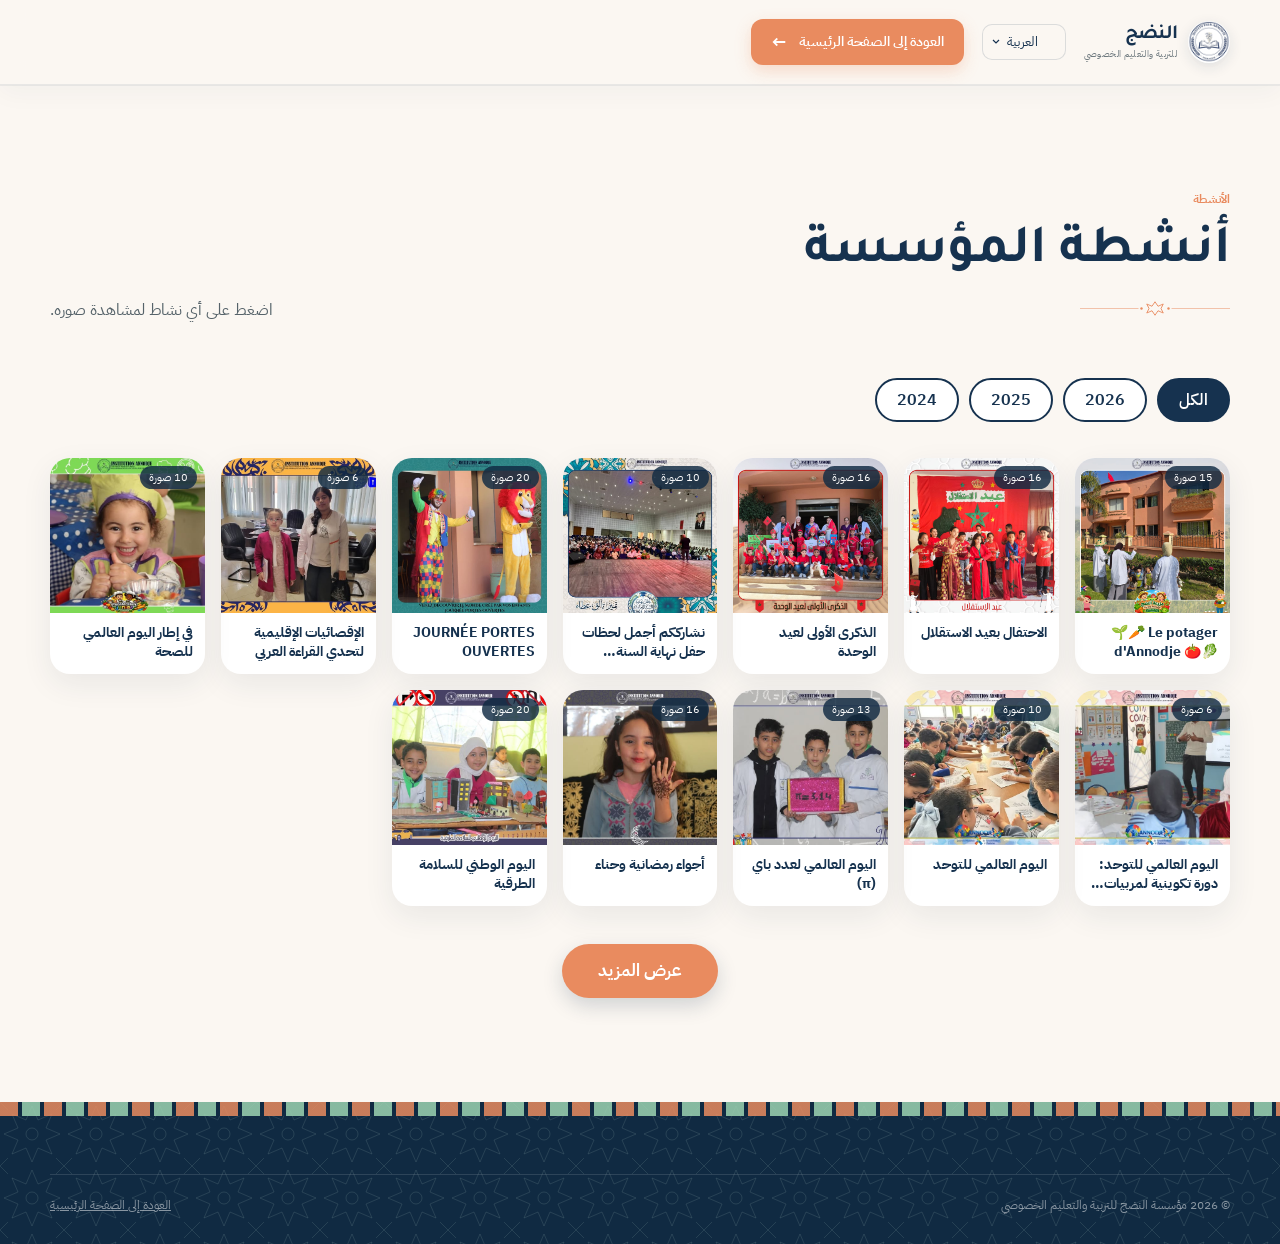
==== activities.html @ 96b236aa "Update polish.css version in activities.html" ====
<!doctype html>
<html lang="ar" dir="rtl">
  <head>
    <meta charset="UTF-8" />
    <meta name="viewport" content="width=device-width, initial-scale=1.0" />
    <meta name="theme-color" content="#16324f" />
    <meta name="description" content="جميع أنشطة مؤسسة النضج بالصور." />
    <title>أنشطة المؤسسة | مؤسسة النضج</title>
    <link rel="preconnect" href="https://fonts.googleapis.com" />
    <link rel="preconnect" href="https://fonts.gstatic.com" crossorigin />
    <link href="https://fonts.googleapis.com/css2?family=IBM+Plex+Sans+Arabic:wght@400;500;600;700&family=Tajawal:wght@400;500;700;800&display=swap" rel="stylesheet" />
    <link rel="stylesheet" href="/styles.css?v=9" />
    <link rel="stylesheet" href="/polish.css?v=6" />
  </head>
  <body>
    <header class="site-header" id="top">
      <div class="container nav-wrap">
        <a class="brand" href="/" aria-label="العودة إلى الصفحة الرئيسية">
          <img class="brand-logo" src="/1-logo.jpg?v=1" alt="شعار مؤسسة النضج للتربية والتعليم الخصوصي" />
          <span class="brand-copy"><strong>النضج</strong><small>للتربية والتعليم الخصوصي</small></span>
        </a>
        <select class="language-switcher" id="language-switcher" aria-label="اختيار اللغة"><option value="ar">العربية</option><option value="fr">Français</option><option value="en">English</option></select>
        <a class="nav-cta" href="/">العودة إلى الصفحة الرئيسية <span aria-hidden="true">←</span></a>
      </div>
    </header>
    <main>
      <section class="activities section-space activities--page" id="activities" aria-labelledby="activities-title">
        <div class="container">
          <div class="section-heading">
            <div><p class="overline">الأنشطة</p><h2 id="activities-title">أنشطة المؤسسة</h2></div>
            <p>اضغط على أي نشاط لمشاهدة صوره.</p>
          </div>
          <div class="activity-cards" id="activity-cards"></div>
        </div>
      </section>
    </main>
    <footer class="site-footer"><div class="container footer-bottom"><span>© 2026 مؤسسة النضج للتربية والتعليم الخصوصي</span><a href="/">العودة إلى الصفحة الرئيسية</a></div></footer>
    <div class="lightbox" id="lightbox" role="dialog" aria-modal="true" aria-label="معرض صور الأنشطة" hidden>
      <button class="lightbox__close" type="button" aria-label="إغلاق">×</button>
      <button class="lightbox__nav lightbox__nav--next" type="button" aria-label="الصورة التالية">‹</button>
      <figure><strong id="lightbox-title" class="lightbox__title" dir="auto"></strong><img id="lightbox-img" alt="" /><video id="lightbox-video" controls playsinline preload="metadata" hidden></video><figcaption id="lightbox-cap"></figcaption></figure>
      <button class="lightbox__nav lightbox__nav--prev" type="button" aria-label="الصورة السابقة">›</button>
    </div>
    <script src="/i18n-dict.js?v=2"></script>
    <script src="/i18n.js?v=1"></script>
    <script src="/activities-manual.js?v=1"></script>
    <script src="/activities-fb.js?v=1"></script>
    <script src="/activities.js?v=2"></script>
  </body>
</html>
---- styles.css ----
:root {
  --navy: #16324f;
  --navy-deep: #102a42;
  --ink: #1e2931;
  --muted: #6f7a7f;
  --paper: #fbf7f2;
  --paper-deep: #f2ece3;
  --mint: #ccebd8;
  --mint-deep: #9cd3b1;
  --orange: #e98b5f;
  --orange-soft: #f4cfba;
  --yellow: #e8bc59;
  --white: #ffffff;
  --line: rgba(22, 50, 79, .13);
  --shadow: 0 18px 50px rgba(22, 50, 79, .12);
  --radius-lg: 28px;
  --radius-md: 18px;
  --radius-sm: 10px;
  --container: 1180px;
}

* { box-sizing: border-box; }
html { scroll-behavior: smooth; }
body { margin: 0; color: var(--ink); background: var(--paper); font-family: "IBM Plex Sans Arabic", sans-serif; font-size: 16px; line-height: 1.75; overflow-x: hidden; }
a { color: inherit; text-decoration: none; }
button, input, textarea, select { font: inherit; }
button { cursor: pointer; }
.container { width: min(calc(100% - 64px), var(--container)); margin: 0 auto; }
.sr-only { position: absolute; width: 1px; height: 1px; padding: 0; margin: -1px; overflow: hidden; clip: rect(0,0,0,0); white-space: nowrap; border: 0; }

.announcement { background: var(--navy); color: rgba(255,255,255,.82); font-size: 12px; letter-spacing: .01em; }
.announcement__inner { display: flex; align-items: center; justify-content: center; gap: 10px; min-height: 36px; }
.announcement p { margin: 0; }
.announcement strong { color: var(--mint); font-weight: 600; }
.announcement a { color: var(--white); text-decoration: underline; text-underline-offset: 3px; margin-right: 10px; }
.announcement__dot { width: 6px; height: 6px; background: var(--orange); border-radius: 50%; animation: pulse 2s infinite; }

.site-header { position: relative; z-index: 20; background: rgba(251,247,242,.84); backdrop-filter: blur(12px); border-bottom: 1px solid rgba(22,50,79,.08); }
.nav-wrap { min-height: 84px; display: flex; align-items: center; gap: 34px; }
.brand { display: inline-flex; align-items: center; gap: 11px; direction: rtl; }
.brand-logo { width: 42px; height: 42px; object-fit: contain; border-radius: 50%; background: #fff; padding: 2px; box-shadow: 0 4px 14px rgba(22,50,79,.12); }
.brand--footer .brand-logo { width: 54px; height: 54px; padding: 3px; }
.brand-mark { width: 36px; height: 36px; background: var(--navy); border-radius: 11px 11px 11px 3px; display: inline-flex; align-items: flex-end; justify-content: center; gap: 3px; padding-bottom: 9px; transform: rotate(-5deg); }
.brand-mark span { display: block; width: 4px; border-radius: 4px; background: var(--mint); }
.brand-mark span:nth-child(1) { height: 9px; opacity: .75; }.brand-mark span:nth-child(2) { height: 16px; }.brand-mark span:nth-child(3) { height: 12px; background: var(--orange); }
.brand-copy { display: flex; flex-direction: column; line-height: 1.1; }.brand-copy strong { font-family: Tajawal, sans-serif; font-size: 20px; letter-spacing: -.04em; color: var(--navy); }.brand-copy small { color: var(--muted); font-size: 9px; letter-spacing: .04em; margin-top: 4px; }
.main-nav { display: flex; align-items: center; gap: 28px; margin-right: auto; font-size: 14px; color: #667078; }.main-nav a { position: relative; padding: 29px 0 26px; transition: color .2s; }.main-nav a::after { content: ""; position: absolute; bottom: 19px; right: 0; left: 100%; height: 2px; border-radius: 2px; background: var(--orange); transition: left .25s; }.main-nav a:hover, .main-nav a.active { color: var(--navy); }.main-nav a:hover::after, .main-nav a.active::after { left: 0; }
.nav-cta { display: inline-flex; align-items: center; gap: 12px; background: var(--orange); color: #fff; padding: 10px 17px; border-radius: 8px; font-size: 13px; transition: transform .2s, background .2s; }.nav-cta:hover { transform: translateY(-2px); background: #dc794e; }.nav-cta span, .button span, .arrow-link span { font-size: 18px; line-height: 1; }
.menu-toggle { display: none; border: 0; background: none; padding: 8px; }.menu-toggle span:not(.sr-only) { display: block; width: 22px; height: 2px; background: var(--navy); margin: 4px; border-radius: 4px; }

.hero { position: relative; min-height: 650px; overflow: hidden; background: var(--paper); }.section-grid { background-image: linear-gradient(90deg, rgba(22,50,79,.025) 1px, transparent 1px), linear-gradient(rgba(22,50,79,.025) 1px, transparent 1px); background-size: 74px 74px; }
.hero__layout { min-height: 650px; display: grid; grid-template-columns: .88fr 1.12fr; align-items: center; gap: 7%; direction: ltr; }.hero__content { direction: rtl; padding: 72px 0 82px; }.eyebrow, .overline { color: var(--orange); font-size: 12px; font-weight: 700; letter-spacing: .08em; }.eyebrow { display: flex; align-items: center; gap: 10px; margin-bottom: 19px; }.eyebrow-line { width: 25px; height: 2px; background: var(--orange); }
h1, h2, h3, p { margin-top: 0; }.hero h1 { color: var(--navy); font-family: Tajawal, sans-serif; font-size: clamp(52px, 6vw, 86px); line-height: 1.05; letter-spacing: -.075em; margin: 0 0 22px; font-weight: 800; }.hero h1 em, h2 em { color: var(--orange); font-style: normal; }.hero__lead { color: #677177; max-width: 410px; font-size: 16px; line-height: 2; margin-bottom: 28px; }.hero__actions { display: flex; align-items: center; gap: 26px; }.button { display: inline-flex; justify-content: center; align-items: center; gap: 22px; border: 0; border-radius: 8px; padding: 14px 20px; color: white; font-size: 13px; font-weight: 600; transition: transform .2s, box-shadow .2s, background .2s; }.button:hover { transform: translateY(-3px); box-shadow: 0 8px 22px rgba(22,50,79,.16); }.button--primary { background: var(--navy); }.button--primary:hover { background: var(--navy-deep); }.button--dark { background: var(--navy); padding-left: 23px; padding-right: 23px; }.text-link { display: inline-flex; align-items: center; gap: 8px; font-size: 13px; color: var(--navy); font-weight: 600; }.play-mark { width: 27px; height: 27px; display: inline-flex; justify-content: center; align-items: center; border: 1px solid var(--line); border-radius: 50%; color: var(--orange); font-size: 14px; transition: transform .2s; }.text-link:hover .play-mark { transform: rotate(-45deg); }.hero__proof { display: flex; align-items: center; gap: 13px; margin-top: 46px; padding-top: 20px; border-top: 1px solid var(--line); width: min(100%, 390px); }.avatar-stack { display: flex; direction: ltr; }.avatar-stack span { width: 30px; height: 30px; display: inline-flex; align-items: center; justify-content: center; border: 2px solid var(--paper); border-radius: 50%; color: var(--navy); background: var(--mint); font-size: 11px; font-weight: 700; margin-left: -8px; }.avatar-stack span:nth-child(2) { background: var(--orange-soft); }.avatar-stack span:nth-child(3) { background: #d8d0ed; }.avatar-stack span:last-child { background: var(--navy); color: #fff; }.hero__proof div:last-child { display: flex; flex-direction: column; line-height: 1.3; }.hero__proof strong { color: var(--navy); font-size: 14px; }.hero__proof span { color: var(--muted); font-size: 11px; margin-top: 3px; }
.hero__visual { position: relative; direction: rtl; padding: 62px 4px 61px 30px; }.hero-image-wrap { position: relative; isolation: isolate; }.hero-image-wrap::before { content: ""; position: absolute; z-index: -1; width: 160px; height: 160px; left: -43px; top: -44px; border: 1px solid var(--orange); border-radius: 50%; opacity: .7; }.hero-image-wrap::after { content: ""; position: absolute; z-index: -1; width: 82px; height: 82px; right: -26px; bottom: -35px; background: var(--yellow); border-radius: 50%; opacity: .8; }.hero-image-wrap img { display: block; width: 100%; aspect-ratio: 1.08/1; object-fit: cover; border-radius: 34px 5px 34px 34px; filter: saturate(.9); box-shadow: 0 20px 45px rgba(22,50,79,.18); }.image-shape { position: absolute; z-index: -1; }.image-shape--one { width: 44px; height: 44px; left: -22px; bottom: 32px; border: 4px solid var(--mint-deep); border-radius: 50%; }.image-shape--two { width: 22px; height: 22px; right: -22px; top: 23%; background: var(--orange); transform: rotate(45deg); }.hero-note { position: absolute; bottom: 23px; right: -26px; background: var(--white); box-shadow: var(--shadow); padding: 12px 16px 12px 18px; display: flex; align-items: center; gap: 11px; border-radius: 9px; }.hero-note__icon { display: inline-flex; justify-content: center; align-items: center; width: 31px; height: 31px; color: var(--navy); background: var(--mint); border-radius: 50%; }.hero-note span:last-child { display: flex; flex-direction: column; line-height: 1.25; }.hero-note strong { font-size: 12px; color: var(--navy); }.hero-note small { color: var(--muted); font-size: 10px; margin-top: 4px; }.floating-card { position: absolute; display: flex; align-items: center; gap: 10px; background: var(--white); padding: 10px 15px; border-radius: 9px; box-shadow: 0 12px 28px rgba(22,50,79,.11); }.floating-card--top { top: 106px; left: -42px; }.floating-card--bottom { bottom: 88px; left: -55px; }.floating-card > span:last-child { display: flex; flex-direction: column; line-height: 1.3; }.floating-card strong { color: var(--navy); font-size: 13px; }.floating-card small { color: var(--muted); font-size: 10px; margin-top: 3px; }.mini-icon { width: 29px; height: 29px; display: inline-flex; justify-content: center; align-items: center; border-radius: 8px; font-weight: 700; }.mini-icon--mint { color: #327e59; background: var(--mint); }.mini-icon--orange { color: #bd6040; background: var(--orange-soft); }.hero-scribble { position: absolute; bottom: 21px; right: 47%; width: 60px; height: 12px; border-bottom: 2px solid var(--orange); border-radius: 50%; transform: rotate(-5deg); opacity: .7; }

.signal-strip { color: var(--navy); background: var(--mint); overflow: hidden; }.signal-strip__inner { min-height: 76px; display: flex; justify-content: space-between; align-items: center; gap: 24px; white-space: nowrap; font-family: Tajawal, sans-serif; font-size: 16px; font-weight: 700; }.signal-strip i { color: var(--orange); font-style: normal; font-size: 19px; }
.section-space { padding: 125px 0; }.about { background: var(--paper); }.about__layout { display: grid; grid-template-columns: 110px 1fr 1.05fr; gap: 45px; align-items: start; }.section-kicker { display: flex; gap: 12px; align-items: center; color: var(--orange); font-size: 11px; font-weight: 700; writing-mode: vertical-rl; transform: rotate(180deg); }.section-kicker div { height: 50px; width: 1px; background: var(--orange); opacity: .55; }.section-kicker span:first-child { font-size: 13px; color: var(--navy); }.overline { margin-bottom: 13px; text-transform: uppercase; }.about h2, .section-heading h2, .method h2, .contact h2, .voices h2 { color: var(--navy); font-family: Tajawal, sans-serif; letter-spacing: -.06em; font-size: clamp(38px, 4.2vw, 61px); line-height: 1.15; margin: 0 0 21px; }.about__copy > p:not(.overline) { color: var(--muted); max-width: 430px; font-size: 15px; line-height: 2; }.arrow-link { display: inline-flex; align-items: center; gap: 16px; color: var(--navy); font-size: 13px; font-weight: 700; margin-top: 22px; border-bottom: 1px solid var(--orange); padding-bottom: 7px; }.arrow-link span { color: var(--orange); }.values-grid { display: grid; grid-template-columns: 1fr 1fr; gap: 14px; padding-top: 35px; }.value-card { position: relative; min-height: 170px; padding: 22px; border-radius: var(--radius-md); overflow: hidden; }.value-card--dark { grid-row: span 2; min-height: 355px; background: var(--navy); color: white; display: flex; flex-direction: column; justify-content: flex-end; }.value-card--mint { background: var(--mint); }.value-card--cream { background: var(--paper-deep); }.card-number { position: absolute; top: 17px; left: 19px; font-size: 11px; opacity: .55; }.value-icon { position: absolute; top: 20px; right: 20px; font-size: 28px; color: var(--orange); line-height: 1; }.value-card--dark .value-icon { color: var(--mint); }.value-card h3 { font-family: Tajawal, sans-serif; font-size: 20px; margin-bottom: 5px; }.value-card p { margin: 0; font-size: 12px; line-height: 1.8; opacity: .72; }.value-card--dark p { color: rgba(255,255,255,.75); }

.programs { background: var(--paper-deep); }.section-heading { display: flex; justify-content: space-between; align-items: end; gap: 40px; margin-bottom: 47px; }.section-heading > p { max-width: 325px; color: var(--muted); font-size: 14px; margin: 0 0 8px; line-height: 1.9; }.section-heading h2 { margin-bottom: 0; }.programs-grid { display: grid; grid-template-columns: repeat(3, 1fr); gap: 18px; }.program-card { position: relative; min-height: 386px; padding: 27px 27px 24px; display: flex; flex-direction: column; border-radius: var(--radius-md); overflow: hidden; transition: transform .25s, box-shadow .25s; }.program-card:hover { transform: translateY(-7px); box-shadow: var(--shadow); }.program-card--featured { background: var(--navy); color: white; }.program-card--blue { background: #dfe9e9; }.program-card--orange { background: var(--orange); color: white; }.program-card__top { display: flex; justify-content: space-between; align-items: start; }.program-tag { border: 1px solid currentColor; border-radius: 100px; padding: 3px 10px; font-size: 10px; opacity: .7; }.program-index { font-size: 12px; opacity: .54; }.program-icon { font-size: 43px; line-height: 1; margin: 33px 0 22px; color: var(--orange); }.program-card--blue .program-icon { color: var(--navy); }.program-card--orange .program-icon { color: #fff0cf; }.program-card h3 { font-family: Tajawal, sans-serif; font-size: 27px; margin: 0 0 9px; }.program-card p { font-size: 13px; line-height: 1.85; color: rgba(255,255,255,.72); max-width: 260px; }.program-card--blue p { color: #596b70; }.program-card--orange p { color: rgba(255,255,255,.82); }.program-meta { display: flex; gap: 8px; margin-top: auto; font-size: 10px; opacity: .7; }.program-card > a { position: absolute; left: 25px; bottom: 22px; width: 37px; height: 37px; display: flex; justify-content: center; align-items: center; background: rgba(255,255,255,.12); border-radius: 50%; font-size: 18px; transition: transform .2s, background .2s; }.program-card--blue > a { background: rgba(22,50,79,.08); }.program-card:hover > a { transform: translateX(-4px); background: var(--orange); color: #fff; }
.student-life { background: var(--paper); }.student-life__heading { margin-bottom: 53px; }.student-life__heading > p { max-width: 360px; }.student-life__layout { display: grid; grid-template-columns: .75fr 1.25fr; gap: 18px; align-items: stretch; }.life-feature { min-height: 520px; padding: 34px; background: var(--navy); color: white; border-radius: var(--radius-md); position: relative; overflow: hidden; display: flex; flex-direction: column; }.life-feature::after { content: ""; width: 270px; height: 270px; border: 1px solid rgba(204,235,216,.22); border-radius: 50%; position: absolute; left: -120px; bottom: -100px; }.life-feature__orb { width: 68px; height: 68px; background: var(--yellow); color: var(--navy); display: flex; align-items: center; justify-content: center; border-radius: 50%; margin-bottom: auto; position: relative; }.life-feature__orb::after { content: ""; width: 84px; height: 84px; position: absolute; border: 1px dashed var(--yellow); border-radius: 50%; opacity: .55; }.life-feature__orb span { font-size: 26px; }.life-feature__label { color: var(--mint); font-size: 11px; font-weight: 700; margin-top: 56px; }.life-feature h3 { font-family: Tajawal, sans-serif; font-size: 39px; line-height: 1.2; letter-spacing: -.05em; margin: 8px 0 15px; position: relative; z-index: 1; }.life-feature h3 em { color: var(--orange); font-style: normal; }.life-feature > p { color: rgba(255,255,255,.6); font-size: 13px; line-height: 1.9; max-width: 280px; margin-bottom: 40px; position: relative; z-index: 1; }.life-feature__footer { display: flex; justify-content: space-between; border-top: 1px solid rgba(255,255,255,.17); padding-top: 15px; color: rgba(255,255,255,.53); font-size: 10px; position: relative; z-index: 1; }.activity-grid { display: grid; grid-template-columns: 1fr 1fr; gap: 14px; }.activity-card { min-height: 253px; border-radius: var(--radius-md); padding: 23px; position: relative; overflow: hidden; transition: transform .23s, box-shadow .23s; }.activity-card:hover { transform: translateY(-5px); box-shadow: var(--shadow); }.activity-card--cream { background: var(--paper-deep); }.activity-card--mint { background: var(--mint); }.activity-card--orange { background: var(--orange); color: white; }.activity-card--blue { background: #dfe9e9; }.activity-card__number { position: absolute; top: 17px; left: 18px; color: var(--navy); opacity: .48; font-size: 11px; }.activity-card--orange .activity-card__number { color: white; }.activity-card__icon { display: block; font-size: 30px; line-height: 1; color: var(--orange); margin-bottom: 37px; }.activity-card--mint .activity-card__icon, .activity-card--blue .activity-card__icon { color: var(--navy); }.activity-card--orange .activity-card__icon { color: #ffe7ac; }.activity-card h3 { font-family: Tajawal, sans-serif; color: var(--navy); font-size: 20px; margin: 0 0 5px; }.activity-card--orange h3 { color: white; }.activity-card p { color: var(--muted); font-size: 11px; line-height: 1.8; max-width: 245px; margin: 0; }.activity-card--orange p { color: rgba(255,255,255,.76); }.activity-card__tag { position: absolute; bottom: 19px; right: 23px; color: var(--navy); font-size: 10px; opacity: .58; }.activity-card--orange .activity-card__tag { color: white; }.life-ribbon { display: flex; align-items: center; justify-content: space-between; gap: 16px; margin-top: 18px; padding: 17px 22px; border: 1px solid var(--line); border-radius: var(--radius-sm); color: var(--navy); font-size: 12px; }.life-ribbon i { color: var(--orange); font-style: normal; }.life-ribbon a { margin-right: auto; color: var(--orange); font-weight: 700; }.life-ribbon b { font-size: 18px; font-weight: 400; margin-right: 7px; }
.goals-values { background: var(--navy-deep); color: white; position: relative; overflow: hidden; }.goals-values::before { content: "✦"; position: absolute; left: 4%; top: -82px; color: rgba(204,235,216,.08); font-size: 260px; }.goals-values__heading { display: grid; grid-template-columns: 110px 1fr .8fr; gap: 45px; align-items: end; position: relative; z-index: 1; }.goals-values .section-kicker { color: var(--mint); }.goals-values .section-kicker span:first-child { color: var(--mint); }.goals-values .section-kicker div { background: var(--mint); }.goals-values .overline { color: var(--mint); }.goals-values h2 { color: white; }.goals-values__heading > p:last-child { color: rgba(255,255,255,.62); font-size: 14px; line-height: 2; max-width: 330px; margin: 0 0 6px; }.goals-values__body { display: grid; grid-template-columns: 1fr 1.1fr; gap: 9%; margin-top: 67px; position: relative; z-index: 1; }.goals-list__label { color: var(--orange); font-size: 12px; font-weight: 700; margin: 0 0 14px; }.goal-item { display: grid; grid-template-columns: 35px 1fr 28px; gap: 15px; align-items: start; border-top: 1px solid rgba(255,255,255,.14); padding: 19px 0 17px; }.goal-item > span { color: var(--mint); font-size: 11px; padding-top: 4px; }.goal-item h3 { color: white; font-family: Tajawal, sans-serif; font-size: 19px; margin: 0 0 3px; }.goal-item p { color: rgba(255,255,255,.57); font-size: 11px; line-height: 1.75; margin: 0; }.goal-item b { display: inline-flex; justify-content: center; align-items: center; color: var(--orange); font-size: 19px; font-weight: 400; padding-top: 1px; }.core-values__grid { display: grid; grid-template-columns: 1fr 1fr; gap: 12px; }.core-value { min-height: 155px; border-radius: 14px; padding: 19px 20px; color: var(--navy); position: relative; overflow: hidden; transition: transform .2s; }.core-value:hover { transform: translateY(-4px); }.core-value__icon { display: block; font-size: 26px; line-height: 1; margin-bottom: 23px; }.core-value h3 { font-family: Tajawal, sans-serif; font-size: 20px; margin: 0 0 3px; }.core-value p { font-size: 11px; line-height: 1.7; margin: 0; opacity: .72; }.core-value--navy { background: #274867; color: white; }.core-value--navy .core-value__icon { color: var(--mint); }.core-value--orange { background: var(--orange); color: white; }.core-value--orange .core-value__icon { color: #ffe4b3; }.core-value--mint { background: var(--mint); }.core-value--paper { background: var(--paper); }
.campus { background: var(--paper-deep); overflow: hidden; }.campus__layout { display: grid; grid-template-columns: 1.13fr .87fr; gap: 9%; align-items: center; }.campus__visual { position: relative; padding: 19px 0 41px 25px; }.campus__visual::before { content: ""; position: absolute; width: 170px; height: 170px; border: 1px dashed var(--orange); border-radius: 50%; top: -42px; right: -49px; opacity: .6; }.campus__visual::after { content: ""; position: absolute; width: 44px; height: 44px; background: var(--mint); border-radius: 50%; bottom: 8px; left: -10px; }.campus__frame { position: relative; overflow: hidden; border-radius: 6px 30px 30px 30px; box-shadow: 18px 18px 0 var(--navy); background: var(--paper); transform: rotate(-1deg); }.campus__frame img { display: block; width: 100%; aspect-ratio: 1.78 / 1; object-fit: cover; filter: saturate(.92) contrast(.98); }.campus__frame::after { content: ""; position: absolute; inset: 0; background: linear-gradient(125deg, rgba(22,50,79,.12), transparent 40%, rgba(233,139,95,.12)); pointer-events: none; }.campus__label { position: absolute; top: 18px; right: 18px; z-index: 2; background: var(--white); color: var(--navy); border-radius: 100px; padding: 6px 12px; font-size: 10px; box-shadow: 0 7px 15px rgba(22,50,79,.12); }.campus__sun { position: absolute; z-index: 2; left: 26px; top: 23px; width: 34px; height: 34px; display: flex; align-items: center; justify-content: center; background: var(--yellow); color: var(--navy); border-radius: 50%; font-size: 17px; }.campus__caption { position: absolute; bottom: 0; left: 0; z-index: 3; background: var(--mint); border-radius: 7px; display: flex; align-items: center; gap: 10px; padding: 11px 14px; box-shadow: 0 10px 24px rgba(22,50,79,.13); }.campus__pin { width: 28px; height: 28px; display: flex; align-items: center; justify-content: center; background: var(--orange); color: white; border-radius: 50%; font-size: 17px; }.campus__caption > span:last-child { display: flex; flex-direction: column; line-height: 1.3; }.campus__caption strong { color: var(--navy); font-size: 11px; }.campus__caption small { color: #4e6d64; font-size: 9px; margin-top: 3px; }.campus__copy { padding-top: 9px; }.campus__copy .section-kicker { margin-bottom: 55px; }.campus__copy > p:not(.overline) { color: var(--muted); font-size: 14px; line-height: 2; max-width: 390px; }.campus__facts { display: flex; gap: 28px; margin: 29px 0 3px; }.campus__facts span { display: flex; align-items: center; gap: 8px; }.campus__facts strong { color: var(--orange); font-family: Tajawal, sans-serif; font-size: 23px; }.campus__facts small { color: var(--muted); font-size: 10px; line-height: 1.35; }.campus__copy .arrow-link { margin-top: 22px; }

.method { background: var(--paper); }.method__layout { display: grid; grid-template-columns: .75fr 1.25fr; gap: 14%; align-items: start; }.method__intro .section-kicker { margin-bottom: 56px; }.method__intro > p:not(.overline) { max-width: 360px; color: var(--muted); font-size: 14px; line-height: 2; margin-bottom: 29px; }.steps { padding-top: 22px; }.step { display: grid; grid-template-columns: 45px 1px 1fr 40px; gap: 21px; align-items: start; padding: 0 0 34px; min-height: 130px; }.step__number { color: var(--orange); font-size: 12px; font-weight: 700; padding-top: 4px; }.step__line { width: 1px; height: 100%; min-height: 88px; background: var(--line); position: relative; }.step__line::after { content: ""; position: absolute; top: 1px; left: -3px; width: 7px; height: 7px; border-radius: 50%; background: var(--orange); }.step:last-child .step__line { background: linear-gradient(var(--line) 18%, transparent 18%); }.step h3 { color: var(--navy); font-family: Tajawal, sans-serif; font-size: 24px; margin: 0 0 5px; }.step p { color: var(--muted); font-size: 13px; line-height: 1.9; margin: 0; max-width: 390px; }.step__symbol { color: var(--mint-deep); font-size: 27px; padding-top: 1px; text-align: left; }
.stats-band { background: var(--navy); color: white; position: relative; overflow: hidden; }.stats-band::after { content: "✦"; position: absolute; left: 8%; top: -50px; color: rgba(204,235,216,.1); font-size: 170px; }.stats-grid { min-height: 190px; display: grid; grid-template-columns: repeat(4, 1fr); align-items: center; text-align: center; direction: rtl; }.stats-grid > div { position: relative; padding: 0 20px; }.stats-grid > div + div::before { content: ""; position: absolute; right: 0; top: 12px; height: 55px; width: 1px; background: rgba(255,255,255,.15); }.stats-grid strong { display: block; color: var(--mint); font-family: Tajawal, sans-serif; font-size: 44px; letter-spacing: -.04em; line-height: 1; }.stats-grid strong::after { content: "+"; font-family: inherit; font-size: 25px; margin-right: 2px; }.stats-grid > div:last-child strong::after { content: "%"; }.stats-grid span { display: block; color: rgba(255,255,255,.6); font-size: 11px; margin-top: 10px; }

.voices { background: var(--paper-deep); }.section-heading--voices { align-items: center; margin-bottom: 42px; }.quote-mark { font-family: Georgia, serif; font-size: 130px; line-height: .6; color: var(--orange); opacity: .7; direction: ltr; }.testimonials-grid { display: grid; grid-template-columns: 1.5fr 1fr 1fr; gap: 17px; }.testimonial { min-height: 300px; background: white; padding: 24px; border-radius: var(--radius-md); display: flex; flex-direction: column; }.testimonial--large { background: var(--navy); color: white; min-height: 340px; padding: 30px; }.testimonial__top { display: flex; justify-content: space-between; align-items: center; }.quote-mini { font-family: Georgia, serif; color: var(--orange); font-size: 43px; height: 34px; line-height: 1; }.stars { color: var(--yellow); font-size: 12px; letter-spacing: 2px; direction: ltr; }.testimonial blockquote { font-family: Tajawal, sans-serif; font-size: 18px; line-height: 1.85; margin: 32px 0 auto; }.testimonial--large blockquote { font-size: 23px; max-width: 620px; }.person { display: flex; gap: 10px; align-items: center; margin-top: 28px; }.person-avatar { width: 35px; height: 35px; border-radius: 50%; display: inline-flex; align-items: center; justify-content: center; color: var(--navy); font-size: 13px; font-weight: 700; }.person-avatar--peach { background: var(--orange-soft); }.person-avatar--mint { background: var(--mint); }.person-avatar--lavender { background: #d8d0ed; }.person div { display: flex; flex-direction: column; line-height: 1.25; }.person strong { font-size: 12px; }.person span:last-child { color: var(--muted); font-size: 10px; margin-top: 4px; }.testimonial--large .person span:last-child { color: rgba(255,255,255,.58); }

.contact { background: var(--paper); padding-bottom: 115px; }.contact-panel { background: var(--mint); border-radius: var(--radius-lg); display: grid; grid-template-columns: .88fr 1.12fr; gap: 8%; padding: 72px 76px 70px; position: relative; overflow: hidden; }.contact-panel::before { content: ""; width: 430px; height: 430px; border: 1px solid rgba(22,50,79,.08); border-radius: 50%; position: absolute; left: -210px; bottom: -245px; }.contact-panel::after { content: ""; width: 210px; height: 210px; background: rgba(255,255,255,.27); border-radius: 50%; position: absolute; right: 41%; top: -125px; }.contact__intro { position: relative; z-index: 1; }.contact__intro h2 { font-size: clamp(38px, 4vw, 58px); }.contact__intro > p:not(.overline) { color: #4e6d64; font-size: 14px; line-height: 1.95; max-width: 350px; }.contact-orbit { width: 58px; height: 58px; display: flex; align-items: center; justify-content: center; color: var(--navy); background: var(--yellow); border-radius: 50%; margin-bottom: 31px; position: relative; }.contact-orbit::after { content: ""; position: absolute; width: 76px; height: 76px; border: 1px dashed var(--navy); border-radius: 50%; opacity: .35; }.contact-details { display: flex; flex-direction: column; gap: 4px; margin-top: 32px; font-size: 13px; color: var(--navy); }.contact-details a:hover { text-decoration: underline; }.contact-form { position: relative; z-index: 1; background: rgba(255,255,255,.65); border-radius: var(--radius-md); padding: 26px 27px 27px; }.form-heading { display: flex; justify-content: space-between; align-items: baseline; gap: 15px; color: var(--navy); font-size: 16px; font-weight: 700; margin-bottom: 22px; }.form-heading small { color: var(--muted); font-size: 10px; font-weight: 400; }.contact-form label { display: flex; flex-direction: column; gap: 7px; color: var(--navy); font-size: 11px; font-weight: 600; margin-bottom: 14px; }.contact-form input, .contact-form textarea, .contact-form select { width: 100%; border: 1px solid rgba(22,50,79,.12); background: rgba(255,255,255,.72); color: var(--ink); border-radius: 7px; outline: none; padding: 10px 12px; font-size: 12px; font-weight: 400; transition: border-color .2s, background .2s, box-shadow .2s; }.contact-form input::placeholder, .contact-form textarea::placeholder { color: #a2aaa9; }.contact-form textarea { resize: vertical; min-height: 72px; }.contact-form input:focus, .contact-form textarea:focus, .contact-form select:focus { border-color: var(--orange); background: #fff; box-shadow: 0 0 0 3px rgba(233,139,95,.12); }.form-row { display: grid; grid-template-columns: 1fr 1fr; gap: 13px; }.button--full { width: 100%; margin-top: 3px; }.form-status { margin: 11px 0 0; color: #2d7656; text-align: center; font-size: 11px; min-height: 18px; }

.site-footer { background: var(--navy-deep); color: white; padding: 57px 0 24px; }.footer-grid { display: grid; grid-template-columns: 1.4fr .75fr 1.25fr .65fr; gap: 40px; padding-bottom: 48px; }.brand--footer .brand-copy strong { color: white; }.brand--footer .brand-copy small { color: rgba(255,255,255,.48); }.footer-brand p { color: rgba(255,255,255,.56); font-size: 12px; line-height: 1.9; margin: 20px 0 0; }.footer-links, .footer-social { display: flex; flex-direction: column; align-items: flex-start; gap: 7px; font-size: 11px; }.footer-links > span:first-child, .footer-social > span { color: var(--mint); font-weight: 700; font-size: 12px; margin-bottom: 7px; }.footer-links a, .footer-links span:last-child { color: rgba(255,255,255,.56); }.footer-links a:hover { color: white; }.footer-social div { display: flex; gap: 7px; direction: ltr; }.footer-social a { display: flex; align-items: center; justify-content: center; width: 30px; height: 30px; border: 1px solid rgba(255,255,255,.2); color: white; border-radius: 50%; font-size: 10px; }.footer-social a:hover { background: var(--orange); border-color: var(--orange); }.footer-bottom { padding-top: 20px; border-top: 1px solid rgba(255,255,255,.12); display: flex; justify-content: space-between; color: rgba(255,255,255,.38); font-size: 10px; }

.reveal { opacity: 0; transform: translateY(18px); transition: opacity .65s ease, transform .65s ease; }.reveal--delay-short { transition-delay: .1s; }.reveal--delay { transition-delay: .18s; }.reveal.is-visible { opacity: 1; transform: translateY(0); }
@keyframes pulse { 0%,100% { box-shadow: 0 0 0 0 rgba(233,139,95,.5); } 50% { box-shadow: 0 0 0 5px rgba(233,139,95,0); } }
@media (max-width: 980px) { .container { width: min(calc(100% - 42px), var(--container)); }.nav-wrap { gap: 20px; }.main-nav { gap: 17px; }.nav-cta { padding: 9px 12px; }.hero__layout { gap: 3%; }.hero__visual { padding-left: 16px; }.floating-card--top { left: -18px; }.floating-card--bottom { left: -26px; }.about__layout { grid-template-columns: 75px 1fr 1fr; gap: 25px; }.contact-panel { padding: 60px 48px; gap: 5%; }.footer-grid { grid-template-columns: 1.3fr .75fr 1.25fr; }.footer-social { grid-column: 2 / 4; flex-direction: row; align-items: center; gap: 20px; } }
@media (max-width: 700px) { .container { width: min(calc(100% - 32px), var(--container)); }.announcement__inner { min-height: 42px; text-align: center; line-height: 1.35; gap: 6px; }.announcement a { margin-right: 3px; }.site-header { position: sticky; top: 0; }.nav-wrap { min-height: 70px; justify-content: space-between; }.menu-toggle { display: block; }.main-nav { display: none; position: absolute; top: 70px; right: 16px; left: 16px; padding: 12px 18px 17px; flex-direction: column; align-items: stretch; gap: 0; background: var(--paper); box-shadow: var(--shadow); border-radius: 0 0 12px 12px; }.main-nav.is-open { display: flex; }.main-nav a { padding: 10px 0; }.main-nav a::after { display: none; }.nav-cta { display: none; }.hero__layout { display: flex; flex-direction: column; min-height: auto; gap: 0; }.hero__content { padding: 75px 0 38px; }.hero h1 { font-size: clamp(48px, 15vw, 72px); }.hero__lead { font-size: 14px; }.hero__actions { gap: 17px; flex-wrap: wrap; }.hero__proof { margin-top: 35px; }.hero__visual { width: 100%; padding: 26px 22px 68px 22px; }.hero-image-wrap img { aspect-ratio: 1.15 / 1; border-radius: 23px 3px 23px 23px; }.floating-card--top { top: 45px; left: -5px; }.floating-card--bottom { bottom: 92px; left: -2px; }.hero-note { right: -5px; bottom: 29px; }.signal-strip__inner { min-height: 62px; justify-content: flex-start; gap: 20px; font-size: 14px; overflow: hidden; }.signal-strip__inner span:nth-last-child(-n+2), .signal-strip__inner i:nth-last-child(-n+2) { display: none; }.section-space { padding: 82px 0; }.about__layout { display: block; }.section-kicker { writing-mode: horizontal-tb; transform: none; justify-content: flex-start; margin-bottom: 32px; }.section-kicker div { height: 1px; width: 42px; }.about__copy h2, .method h2, .contact h2 { font-size: 44px; }.about__copy > p:not(.overline) { font-size: 14px; }.values-grid { margin-top: 47px; padding-top: 0; grid-template-columns: 1fr 1fr; }.value-card--dark { grid-row: span 2; min-height: 310px; }.value-card { min-height: 145px; padding: 17px; }.value-card h3 { font-size: 17px; }.value-card p { font-size: 11px; }.section-heading { display: block; margin-bottom: 31px; }.section-heading > p { margin-top: 16px; font-size: 13px; }.programs-grid { grid-template-columns: 1fr; gap: 13px; }.program-card { min-height: 340px; }.method__layout { display: block; }.method__intro .section-kicker { margin-bottom: 35px; }.steps { padding-top: 57px; }.stats-grid { min-height: 230px; grid-template-columns: 1fr 1fr; row-gap: 25px; padding: 32px 0; }.stats-grid > div { padding: 4px 10px; }.stats-grid > div:nth-child(odd)::before { display: none; }.stats-grid strong { font-size: 35px; }.testimonials-grid { grid-template-columns: 1fr; gap: 13px; }.testimonial, .testimonial--large { min-height: 270px; }.testimonial--large blockquote { font-size: 20px; }.section-heading--voices { display: flex; }.quote-mark { font-size: 92px; }.contact-panel { display: block; padding: 44px 22px 22px; }.contact__intro { padding-bottom: 36px; }.contact-form { padding: 21px 17px 19px; }.form-row { display: block; }.footer-grid { grid-template-columns: 1fr 1fr; gap: 38px 18px; }.footer-brand { grid-column: 1 / 3; }.footer-social { grid-column: 1 / 3; }.footer-bottom { display: block; line-height: 2; }.footer-bottom span { display: block; } }
@media (prefers-reduced-motion: reduce) { *, *::before, *::after { scroll-behavior: auto !important; animation-duration: .01ms !important; transition-duration: .01ms !important; } .reveal { opacity: 1; transform: none; } }
@media (max-width: 980px) { .goals-values__heading { grid-template-columns: 75px 1fr 1fr; gap: 25px; } .goals-values__body { gap: 5%; } }
@media (max-width: 700px) { .goals-values__heading { display: block; }.goals-values__heading .section-kicker { margin-bottom: 32px; }.goals-values__heading > p:last-child { margin-top: 17px; font-size: 13px; }.goals-values__body { display: block; margin-top: 47px; }.core-values { margin-top: 48px; }.core-value { min-height: 145px; padding: 17px; }.core-value__icon { margin-bottom: 19px; }.goal-item { grid-template-columns: 27px 1fr 24px; gap: 10px; } }
@media (max-width: 980px) { .student-life__layout { gap: 14px; }.life-feature { padding: 27px; }.life-feature h3 { font-size: 32px; }.activity-card { padding: 19px; }.activity-card__tag { right: 19px; } }
@media (max-width: 700px) { .student-life__heading { display: block; }.student-life__heading > p { margin-top: 17px; }.student-life__layout { display: block; }.life-feature { min-height: 410px; padding: 25px; }.life-feature__label { margin-top: 40px; }.life-feature h3 { font-size: 35px; }.activity-grid { margin-top: 13px; gap: 10px; }.activity-card { min-height: 235px; padding: 17px; }.activity-card__icon { margin-bottom: 28px; }.activity-card h3 { font-size: 17px; }.activity-card p { font-size: 10px; }.activity-card__tag { bottom: 15px; right: 17px; font-size: 9px; }.life-ribbon { justify-content: flex-start; flex-wrap: wrap; gap: 10px 13px; font-size: 10px; }.life-ribbon i:nth-of-type(2), .life-ribbon span:nth-of-type(2), .life-ribbon span:nth-of-type(3) { display: none; }.life-ribbon a { flex-basis: 100%; margin-right: 0; margin-top: 5px; } }

/* Contact page */
.contact-hero { background-color: var(--paper); }.contact-hero__inner { min-height: 390px; display: flex; align-items: center; justify-content: space-between; gap: 60px; }.contact-hero__copy { padding: 65px 0 58px; }.contact-hero h1 { color: var(--navy); font-family: Tajawal, sans-serif; font-size: clamp(54px, 6vw, 78px); line-height: 1.06; letter-spacing: -.07em; margin: 0 0 19px; }.contact-hero h1 em { color: var(--orange); font-style: normal; }.contact-hero__copy > p { color: var(--muted); max-width: 450px; font-size: 15px; line-height: 2; margin-bottom: 25px; }.contact-hero__meta { display: flex; gap: 15px; align-items: center; color: var(--navy); font-size: 11px; }.contact-hero__meta span:nth-child(2) { color: var(--orange); }.contact-hero__stamp { width: 190px; height: 190px; border: 1px dashed var(--orange); border-radius: 50%; display: flex; flex-direction: column; align-items: center; justify-content: center; text-align: center; color: var(--navy); transform: rotate(8deg); position: relative; margin-left: 10%; }.contact-hero__stamp::before { content: ""; position: absolute; inset: 10px; border: 1px solid rgba(22,50,79,.12); border-radius: 50%; }.contact-hero__stamp span { color: var(--orange); font-size: 24px; line-height: 1; margin-bottom: 10px; }.contact-hero__stamp strong { font-family: Tajawal, sans-serif; font-size: 19px; line-height: 1.35; }.contact-hero__stamp small { color: var(--muted); font-size: 9px; margin-top: 12px; }
.contact-main { background: var(--paper-deep); }.contact-main__layout { display: grid; grid-template-columns: 1.1fr .9fr; gap: 8%; align-items: start; }.contact-form--page { padding: 31px 32px 29px; background: white; box-shadow: 0 17px 40px rgba(22,50,79,.08); }.contact-form--page .form-heading { font-family: Tajawal, sans-serif; font-size: 21px; margin-bottom: 26px; }.contact-aside { padding-top: 17px; }.contact-aside__block h2, .map-heading h2, .sitemap-box h2 { color: var(--navy); font-family: Tajawal, sans-serif; font-size: clamp(38px, 4vw, 56px); line-height: 1.13; letter-spacing: -.06em; margin: 0 0 17px; }.contact-aside__block h2 em, .map-heading h2 em, .sitemap-box h2 em { color: var(--orange); font-style: normal; }.contact-aside__block > p:not(.overline) { color: var(--muted); max-width: 340px; font-size: 13px; line-height: 1.95; }.direct-links { display: flex; flex-direction: column; gap: 15px; border-top: 1px solid var(--line); margin-top: 27px; padding-top: 21px; }.direct-links a { display: flex; flex-direction: column; gap: 1px; }.direct-links span { color: var(--orange); font-size: 10px; }.direct-links strong { color: var(--navy); font-size: 13px; font-weight: 600; }.direct-links a:hover strong { text-decoration: underline; text-underline-offset: 4px; }.office-hours { margin-top: 35px; padding: 16px 18px; background: var(--mint); border-radius: var(--radius-sm); display: grid; grid-template-columns: 1fr 1fr; gap: 3px 10px; font-size: 11px; color: var(--navy); }.office-hours span { grid-column: 1 / 3; color: #4e6d64; font-size: 10px; }.office-hours strong { font-size: 12px; }.office-hours small { font-size: 10px; text-align: left; color: #4e6d64; }
.map-section { background: var(--paper); }.map-heading { display: flex; justify-content: space-between; align-items: end; gap: 40px; margin-bottom: 36px; }.map-heading > p { max-width: 330px; color: var(--muted); font-size: 13px; line-height: 1.95; margin: 0 0 7px; }.map-card { background: var(--paper-deep); padding: 13px; border-radius: var(--radius-md); }.map-frame { height: 390px; position: relative; overflow: hidden; border-radius: 12px; background: #dfe9e9; }.map-open { position: absolute; bottom: 16px; left: 16px; background: white; color: var(--navy); padding: 8px 12px; border-radius: 6px; font-size: 10px; box-shadow: 0 6px 18px rgba(22,50,79,.13); }.map-open:hover { color: var(--orange); }.map-note { display: flex; align-items: center; gap: 12px; padding: 16px 7px 3px; }.map-pin { width: 33px; height: 33px; background: var(--orange); color: white; border-radius: 50%; display: inline-flex; align-items: center; justify-content: center; font-size: 20px; }.map-note p { display: flex; flex-direction: column; margin: 0; line-height: 1.35; }.map-note strong { color: var(--navy); font-size: 13px; }.map-note p span { color: var(--muted); font-size: 10px; margin-top: 3px; }.map-note__mark { color: var(--orange); margin-right: auto; font-size: 22px; }
.sitemap-section { background: var(--paper-deep); }.sitemap-box { display: grid; grid-template-columns: 1fr 1.5fr; gap: 12%; align-items: start; padding: 51px 57px; background: var(--mint); border-radius: var(--radius-lg); }.sitemap-links { display: grid; grid-template-columns: repeat(3, 1fr); gap: 26px; padding-top: 13px; }.sitemap-links div { display: flex; flex-direction: column; gap: 8px; }.sitemap-links span { color: var(--navy); font-size: 12px; font-weight: 700; margin-bottom: 5px; }.sitemap-links a { color: #4e6d64; font-size: 11px; }.sitemap-links a:hover { color: var(--orange); }
@media (max-width: 980px) { .contact-hero__stamp { margin-left: 0; }.contact-main__layout { gap: 5%; }.sitemap-box { gap: 7%; padding: 43px; } }
@media (max-width: 700px) { .contact-hero__inner { min-height: 410px; display: block; }.contact-hero__copy { padding: 68px 0 20px; }.contact-hero h1 { font-size: 54px; }.contact-hero__copy > p { font-size: 13px; }.contact-hero__stamp { width: 120px; height: 120px; margin: 23px 0 0 auto; }.contact-hero__stamp strong { font-size: 13px; }.contact-hero__stamp span { font-size: 17px; margin-bottom: 5px; }.contact-hero__stamp small { font-size: 7px; margin-top: 6px; }.contact-main__layout { display: flex; flex-direction: column-reverse; gap: 45px; }.contact-aside { padding-top: 0; }.contact-aside__block h2, .map-heading h2, .sitemap-box h2 { font-size: 43px; }.contact-form--page { padding: 22px 17px 20px; }.map-heading { display: block; }.map-heading > p { margin-top: 16px; }.map-frame { height: 285px; }.sitemap-box { display: block; padding: 32px 22px; }.sitemap-links { grid-template-columns: 1fr 1fr; gap: 29px 20px; margin-top: 31px; }.sitemap-links div:last-child { grid-column: 1 / 3; } }
.map-visual { position: relative; width: 100%; height: 100%; overflow: hidden; background-color: #dfe9e9; background-image: linear-gradient(25deg, transparent 48%, rgba(255,255,255,.8) 49%, rgba(255,255,255,.8) 51%, transparent 52%), linear-gradient(125deg, transparent 48%, rgba(255,255,255,.75) 49%, rgba(255,255,255,.75) 51%, transparent 52%), radial-gradient(circle at 18% 30%, rgba(204,235,216,.8), transparent 25%), radial-gradient(circle at 82% 72%, rgba(244,207,186,.7), transparent 30%); background-size: 160px 140px, 180px 170px, 100% 100%, 100% 100%; }.map-visual::before, .map-visual::after { content: ""; position: absolute; border: 7px solid rgba(255,255,255,.75); border-left-color: transparent; border-right-color: transparent; border-radius: 50%; transform: rotate(24deg); }.map-visual::before { width: 54%; height: 60%; top: 7%; right: 4%; }.map-visual::after { width: 37%; height: 80%; bottom: -24%; left: 10%; transform: rotate(-38deg); }.map-road { position: absolute; display: block; height: 2px; background: rgba(22,50,79,.18); transform-origin: right center; z-index: 1; }.map-road--one { width: 80%; right: -4%; top: 46%; transform: rotate(-15deg); }.map-road--two { width: 64%; right: 16%; top: 67%; transform: rotate(27deg); }.map-road--three { width: 55%; right: 2%; top: 23%; transform: rotate(61deg); }.map-road--four { width: 48%; left: -2%; top: 64%; transform: rotate(-47deg); }.map-district { position: absolute; z-index: 1; color: rgba(22,50,79,.46); font-size: 12px; }.map-district--one { top: 20%; right: 15%; }.map-district--two { bottom: 20%; left: 20%; }.map-district--three { top: 67%; right: 35%; font-size: 10px; }.map-marker { position: absolute; z-index: 3; right: 48%; top: 43%; display: flex; flex-direction: column; align-items: center; transform: translate(50%,-50%); }.map-marker::after { content: ""; position: absolute; z-index: -1; width: 74px; height: 74px; border: 1px dashed var(--orange); border-radius: 50%; animation: pulse-map 2.4s ease-in-out infinite; }.map-marker > span { width: 41px; height: 41px; display: inline-flex; align-items: center; justify-content: center; background: var(--orange); color: white; border: 4px solid rgba(255,255,255,.8); border-radius: 50%; font-size: 19px; box-shadow: 0 7px 16px rgba(22,50,79,.2); }.map-marker strong { margin-top: 8px; color: var(--navy); font-family: Tajawal, sans-serif; font-size: 19px; }.map-marker small { color: var(--muted); font-size: 10px; margin-top: 1px; }.map-compass { position: absolute; left: 20px; top: 18px; width: 29px; height: 29px; display: flex; align-items: center; justify-content: center; border: 1px solid rgba(22,50,79,.25); border-radius: 50%; color: var(--navy); font-size: 10px; font-weight: 700; z-index: 2; }
@keyframes pulse-map { 0%,100% { transform: scale(.9); opacity: .45; } 50% { transform: scale(1.13); opacity: .9; } }
@media (max-width: 980px) { .campus__layout { gap: 5%; }.campus__visual { padding-left: 14px; }.campus__copy .section-kicker { margin-bottom: 38px; } }
@media (max-width: 700px) { .campus__layout { display: flex; flex-direction: column; gap: 45px; }.campus__visual { width: 100%; padding: 16px 10px 38px 16px; }.campus__frame { box-shadow: 10px 10px 0 var(--navy); }.campus__label { top: 12px; right: 12px; font-size: 9px; }.campus__sun { left: 18px; top: 17px; width: 29px; height: 29px; }.campus__caption { left: 0; bottom: 0; }.campus__copy { width: 100%; }.campus__copy .section-kicker { margin-bottom: 32px; }.campus__copy > p:not(.overline) { font-size: 13px; }.campus__facts { gap: 17px; } }
.language-switcher { appearance: none; -webkit-appearance: none; border: 1px solid rgba(22,50,79,.14); background: transparent url("data:image/svg+xml,%3Csvg xmlns='http://www.w3.org/2000/svg' width='10' height='10' viewBox='0 0 10 10'%3E%3Cpath d='m2 3 3 3 3-3' fill='none' stroke='%2316324f' stroke-width='1.2'/%3E%3C/svg%3E") no-repeat left 8px center; color: var(--navy); border-radius: 6px; padding: 6px 9px 6px 24px; font-size: 10px; cursor: pointer; direction: ltr; min-width: 84px; }.language-switcher:focus { outline: 2px solid rgba(233,139,95,.35); outline-offset: 2px; }.language-switcher option { color: var(--navy); background: var(--paper); }
@media (max-width: 980px) { .language-switcher { min-width: 76px; } }
@media (max-width: 700px) { .language-switcher { margin-right: auto; margin-left: 8px; min-width: 70px; padding-left: 20px; }.language-switcher + .nav-cta { display: none; } }

/* LTR language polish */
html[dir="ltr"] body { text-align: left; }
.lang-ltr .hero__content, .lang-ltr .hero__visual, .lang-ltr .contact-hero__copy { direction: ltr; }
.lang-ltr .hero__content { text-align: left; }
.lang-ltr .hero__content .eyebrow { justify-content: flex-start; }
.lang-ltr .hero__actions { justify-content: flex-start; }
.lang-ltr .hero__stats { direction: ltr; }
.lang-ltr .main-nav { margin-right: 0; margin-left: auto; }
.lang-ltr .main-nav__list { direction: ltr; }
.lang-ltr .section-heading, .lang-ltr .campus__copy, .lang-ltr .goals-values__copy, .lang-ltr .student-life__copy, .lang-ltr .method__copy, .lang-ltr .contact-aside { text-align: left; }
.lang-ltr .language-switcher { direction: ltr; background-position: right 8px center; padding-left: 9px; padding-right: 24px; }
@media (max-width: 700px) {
  .lang-ltr .language-switcher { margin-left: 0; margin-right: 8px; padding-left: 7px; padding-right: 20px; }
}


/* تحديثات مؤسسة تعليمية متعددة المراحل */
.hero-image-wrap img, .campus__frame img { object-position: center center; }
.programs-grid--levels { grid-template-columns: repeat(4, minmax(0, 1fr)); }
.programs-grid--levels .program-card { min-height: 390px; }
@media (max-width: 1050px) { .programs-grid--levels { grid-template-columns: repeat(2, minmax(0, 1fr)); } }
@media (max-width: 620px) { .programs-grid--levels { grid-template-columns: 1fr; } }


/* شاشة البداية (Splash) وتحسينات الجوال */
html { -webkit-text-size-adjust: 100%; text-size-adjust: 100%; }
#splash { position: fixed; inset: 0; z-index: 9999; display: flex; align-items: center; justify-content: center; background: radial-gradient(circle at 50% 40%, #1f4670 0%, #16324f 55%, #102a42 100%); color: #fff; text-align: center; animation: splashOut .7s ease 2.4s forwards; }
#splash.splash--hide { opacity: 0; visibility: hidden; pointer-events: none; transition: opacity .6s ease, visibility .6s ease; }
.splash__inner { display: flex; flex-direction: column; align-items: center; gap: 18px; padding: 24px; }
.splash__badge { position: relative; width: 128px; height: 128px; display: flex; align-items: center; justify-content: center; border-radius: 50%; background: #fff; box-shadow: 0 12px 40px rgba(0,0,0,.35); opacity: 0; transform: scale(.6) rotate(-8deg); animation: splashPop .9s cubic-bezier(.2,.9,.3,1.2) .15s forwards; }
.splash__badge::before, .splash__badge::after { content: ""; position: absolute; inset: -10px; border-radius: 50%; border: 2px solid rgba(255,255,255,.55); opacity: 0; animation: splashRing 1.8s ease-out .8s infinite; }
.splash__badge::after { animation-delay: 1.4s; }
.splash__logo { width: 112px; height: 112px; object-fit: contain; border-radius: 50%; }
.splash__mark { display: none; font-family: "Tajawal", sans-serif; font-weight: 800; font-size: 72px; line-height: 1; color: #16324f; }
#splash.splash--nologo .splash__logo { display: none; }
#splash.splash--nologo .splash__mark { display: block; }
.splash__name { margin: 0; font-family: "Tajawal", sans-serif; font-weight: 800; font-size: 34px; line-height: 1.3; opacity: 0; transform: translateY(14px); animation: splashUp .7s ease .85s forwards; }
.splash__sub { margin: 0; font-size: 15px; color: rgba(255,255,255,.8); opacity: 0; transform: translateY(14px); animation: splashUp .7s ease 1.1s forwards; }
.splash__bar { width: 140px; height: 3px; border-radius: 3px; background: rgba(255,255,255,.2); overflow: hidden; }
.splash__bar::after { content: ""; display: block; height: 100%; width: 100%; background: #ee8b5e; transform: translateX(100%); animation: splashBar 1.6s ease .6s forwards; }
@keyframes splashPop { to { opacity: 1; transform: scale(1) rotate(0); } }
@keyframes splashUp { to { opacity: 1; transform: translateY(0); } }
@keyframes splashRing { 0% { opacity: .7; transform: scale(.9); } 100% { opacity: 0; transform: scale(1.5); } }
@keyframes splashBar { to { transform: translateX(0); } }
@keyframes splashOut { to { opacity: 0; visibility: hidden; pointer-events: none; } }
@media (max-width: 700px) {
  .splash__badge { width: 108px; height: 108px; }
  .splash__logo { width: 94px; height: 94px; }
  .splash__name { font-size: 28px; }
  .contact-form input, .contact-form select, .contact-form textarea { font-size: 16px; }
  .menu-toggle { min-width: 44px; min-height: 44px; }
  .main-nav a { padding: 12px 0; }
  img { max-width: 100%; }
  body { padding-left: env(safe-area-inset-left); padding-right: env(safe-area-inset-right); }
}
@media (prefers-reduced-motion: reduce) { #splash { animation-duration: .01ms !important; animation-delay: 0s !important; } }

/* الشعار الحقيقي */
.splash__badge { width: 168px; height: 168px; overflow: hidden; }
.splash__logo { width: 100%; height: 100%; border-radius: 50%; object-fit: cover; }
@media (max-width: 700px) { .splash__badge { width: 148px; height: 148px; } .splash__logo { width: 100%; height: 100%; } }
.brand-logo { padding: 0; object-fit: cover; }
.brand--footer .brand-logo { padding: 0; }

/* Activities gallery */
.gallery-grid{list-style:none;margin:clamp(28px,4vw,48px) 0 0;padding:0;display:grid;grid-template-columns:repeat(3,1fr);gap:clamp(10px,1.6vw,20px)}
.gallery-item{display:block;width:100%;padding:0;border:0;background:var(--paper,#f6f1e8);border-radius:18px;overflow:hidden;cursor:zoom-in;aspect-ratio:1/1;box-shadow:0 8px 24px rgba(10,25,60,.12);transition:transform .25s ease,box-shadow .25s ease}
.gallery-item:hover,.gallery-item:focus-visible{transform:translateY(-3px);box-shadow:0 14px 32px rgba(10,25,60,.2)}
.gallery-item:focus-visible{outline:3px solid var(--orange,#f08a24);outline-offset:3px}
.gallery-item img{display:block;width:100%;height:100%;object-fit:cover}
.lightbox{position:fixed;inset:0;z-index:1000;display:flex;align-items:center;justify-content:center;gap:12px;padding:16px;background:rgba(8,16,36,.92)}
.lightbox[hidden]{display:none}
.lightbox figure{margin:0;display:flex;flex-direction:column;align-items:center;gap:10px;max-width:min(92vw,820px)}
.lightbox img{max-width:100%;max-height:78vh;border-radius:12px;object-fit:contain}
.lightbox figcaption{color:#fff;font-size:.95rem;text-align:center}
.lightbox__close,.lightbox__nav{border:0;background:rgba(255,255,255,.16);color:#fff;cursor:pointer;border-radius:50%;width:44px;height:44px;font-size:28px;line-height:1;flex:none}
.lightbox__close{position:absolute;top:14px;left:14px}
.lightbox__close:hover,.lightbox__nav:hover{background:rgba(255,255,255,.3)}
@media (max-width:900px){.gallery-grid{grid-template-columns:repeat(2,1fr)}}
@media (max-width:560px){.gallery-grid{gap:8px}.gallery-item{border-radius:12px}.lightbox{gap:4px;padding:8px}.lightbox__nav{width:36px;height:36px;font-size:22px}}
/* Activity cards */
.activity-cards{display:grid;grid-template-columns:repeat(auto-fill,minmax(min(100%,300px),360px));gap:clamp(14px,2vw,26px);margin-top:clamp(28px,4vw,48px)}
.activity-tile{display:flex;flex-direction:column;padding:0;border:0;text-align:right;background:#fff;border-radius:22px;overflow:hidden;cursor:pointer;box-shadow:0 10px 30px rgba(22,50,79,.13);transition:transform .25s ease,box-shadow .25s ease}
.activity-tile:hover,.activity-tile:focus-visible{transform:translateY(-4px);box-shadow:0 18px 40px rgba(22,50,79,.2)}
.activity-tile:focus-visible{outline:3px solid var(--orange);outline-offset:3px}
.activity-tile__img{position:relative;display:block;aspect-ratio:1/1;overflow:hidden;background:var(--paper-deep)}
.activity-tile__img img{display:block;width:100%;height:100%;object-fit:cover;transition:transform .5s ease}
.activity-tile:hover .activity-tile__img img{transform:scale(1.04)}
.activity-tile__count{position:absolute;top:12px;right:12px;background:rgba(16,42,66,.82);color:#fff;font-size:13px;padding:3px 12px;border-radius:999px}
.activity-tile__body{display:flex;flex-direction:column;gap:8px;padding:18px 20px 20px}
.activity-tile__title{font-size:20px;line-height:1.4;color:var(--navy)}
.activity-tile__desc{font-size:14px;line-height:1.7;color:var(--muted);display:-webkit-box;-webkit-line-clamp:3;-webkit-box-orient:vertical;overflow:hidden}
.activity-tile__cta{margin-top:4px;color:var(--orange);font-weight:600;font-size:14px}
.lightbox__title{color:#fff;font-size:1.05rem;text-align:center}

.lightbox video{max-width:100%;max-height:74vh;border-radius:12px;background:#000}
.lightbox video[hidden],.lightbox img[hidden]{display:none}

.activity-years{display:flex;flex-wrap:wrap;gap:10px;margin-top:clamp(20px,3vw,32px)}
.activity-year{border:2px solid var(--navy);background:#fff;color:var(--navy);font:inherit;font-weight:600;padding:6px 20px;border-radius:999px;cursor:pointer}
.activity-year.is-active{background:var(--navy);color:#fff}
.activity-more{display:block;margin:clamp(24px,3vw,40px) auto 0;border:0;background:var(--orange);color:#fff;font:inherit;font-weight:700;font-size:17px;padding:12px 36px;border-radius:999px;cursor:pointer;box-shadow:0 8px 20px rgba(22,50,79,.18)}
.activity-more[hidden],.lightbox__nav[hidden]{display:none}

/* كبسولات الأنشطة: بطاقات صغيرة، 3 في الصف على الهاتف */
.activity-cards { display: grid; grid-template-columns: repeat(auto-fill, minmax(150px, 1fr)); gap: 16px; margin-top: clamp(24px, 3vw, 36px); }
.activity-tile { border-radius: 20px; box-shadow: 0 6px 18px rgba(22,50,79,.12); }
.activity-tile__body { padding: 10px 12px 12px; gap: 0; }
.activity-tile__title { font-size: 14px; line-height: 1.4; display: -webkit-box; -webkit-line-clamp: 2; -webkit-box-orient: vertical; overflow: hidden; min-height: 2.8em; }
.activity-tile__count { top: 8px; right: 8px; font-size: 11px; padding: 2px 9px; }
.activity-tile__desc, .activity-tile__cta { display: none; }
.activity-cards--strip { grid-template-columns: repeat(5, 1fr); }
.activity-tile--more { align-items: center; justify-content: center; text-align: center; background: var(--navy); color: #fff; text-decoration: none; gap: 6px; padding: 12px; }
.activity-tile--more:hover, .activity-tile--more:focus-visible { background: #1f4468; }
.activity-tile__plus { font-size: 44px; line-height: 1; color: var(--orange); font-weight: 700; }
.activity-tile--more .activity-tile__title { color: #fff; min-height: 0; display: block; }
.lightbox__nav[hidden], .activity-more[hidden] { display: none; }
.activities--page { padding-top: clamp(40px, 6vw, 70px); }
.site-footer .footer-bottom a { color: inherit; text-decoration: underline; }
@media (max-width: 700px) {
  .activity-cards { grid-template-columns: repeat(3, 1fr); gap: 10px; }
  .activity-tile { border-radius: 16px; }
  .activity-tile__body { padding: 8px 8px 10px; }
  .activity-tile__title { font-size: 12px; -webkit-line-clamp: 3; min-height: 4.2em; }
  .activity-tile--more .activity-tile__title { min-height: 0; }
  .activity-tile__count { top: 6px; right: 6px; font-size: 10px; padding: 1px 7px; }
  .activity-tile__plus { font-size: 34px; }
  .activity-cards--strip { display: flex; overflow-x: auto; scroll-snap-type: x proximity; padding-bottom: 10px; -webkit-overflow-scrolling: touch; }
  .activity-cards--strip .activity-tile { flex: 0 0 calc((100% - 20px) / 3); scroll-snap-align: start; }
  .activity-years { gap: 8px; }
  .activity-year { padding: 5px 16px; }
}
---- polish.css ----
/* polish.css - visual refinement layer. To revert: remove the <link> to polish.css from the pages. */
:root { --shadow-soft: 0 10px 30px rgba(22,50,79,.08); --shadow-lift: 0 18px 44px rgba(22,50,79,.16); --ease: cubic-bezier(.2,.7,.2,1); }
body { -webkit-font-smoothing: antialiased; text-rendering: optimizeLegibility; }
::selection { background: var(--orange-soft); color: var(--navy); }
a:focus-visible, button:focus-visible, select:focus-visible, input:focus-visible, textarea:focus-visible { outline: 3px solid var(--orange); outline-offset: 3px; border-radius: 6px; }

/* Typography: Arabic must not use negative tracking (it breaks letter joins) */
html[lang^="ar"] h1, html[lang^="ar"] h2, html[lang^="ar"] h3, html[lang^="ar"] h4,
html[lang^="ar"] .hero h1, html[lang^="ar"] .stats-grid strong { letter-spacing: 0 !important; }
html:not([lang^="ar"]) h1, html:not([lang^="ar"]) h2, html:not([lang^="ar"]) .hero h1 { letter-spacing: -.025em !important; }
html[lang^="ar"] .hero h1 { line-height: 1.2; }
.hero__lead, .about__copy > p:not(.overline), .section-heading > p, .campus__copy > p:not(.overline) { font-size: 16px !important; line-height: 2; color: #56636a; }
.overline { letter-spacing: .06em; font-weight: 700; }
html[lang^="ar"] .overline { letter-spacing: 0; text-transform: none; }

/* Header */
.site-header { position: sticky !important; top: 0; background: rgba(251,247,242,.92); box-shadow: 0 1px 0 rgba(22,50,79,.06), 0 8px 24px rgba(22,50,79,.04); }
.main-nav a { font-size: 14px; font-weight: 500; }
.nav-cta, .button { border-radius: 12px; box-shadow: 0 6px 16px rgba(233,139,95,.28); font-weight: 600; }
.nav-cta { font-size: 14px; padding: 11px 20px; }
.button, .nav-cta, .value-card, .program-card, .testimonial, .activity-tile { transition: transform .25s var(--ease), box-shadow .25s var(--ease), background .2s; }
.button:hover, .nav-cta:hover { transform: translateY(-2px); box-shadow: 0 10px 22px rgba(233,139,95,.34); }
.announcement { font-size: 13px; }
.language-switcher, #language-switcher { border-radius: 10px; font-size: 13px; }

/* Cards */
.value-card, .program-card, .testimonial, .core-value { box-shadow: var(--shadow-soft); border-radius: 20px; }
.value-card:hover, .program-card:hover, .core-value:hover { transform: translateY(-4px); box-shadow: var(--shadow-lift); }
.hero-image-wrap img, .campus__frame img { box-shadow: 0 24px 60px rgba(22,50,79,.18); }
.floating-card { border-radius: 14px; box-shadow: var(--shadow-lift); }
.floating-card small, .floating-card span { font-size: 12px; }

/* Section rhythm */
.section-space { padding: 104px 0; }
.section-heading { margin-bottom: 44px; }
.section-heading h2, .about h2, .method h2, .contact h2, .voices h2 { margin-bottom: 18px; }
.stats-grid span { font-size: 13px; color: rgba(255,255,255,.72); }
.stats-grid strong { font-size: 48px; }

/* Activity capsules */
.activity-tile { box-shadow: var(--shadow-soft); }
.activity-tile:hover { transform: translateY(-4px); box-shadow: var(--shadow-lift); }

/* Footer */
.site-footer { padding: 72px 0 28px; }
.footer-brand p { font-size: 14px; color: rgba(255,255,255,.66); }
.footer-links, .footer-social { font-size: 14px; gap: 10px; }
.footer-links > span:first-child, .footer-social > span { font-size: 14px; }
.footer-links a, .footer-links span:last-child { color: rgba(255,255,255,.68); }
.footer-bottom { font-size: 12px; color: rgba(255,255,255,.5); }
.footer-social a { width: 36px; height: 36px; font-size: 12px; }

/* Forms */
input, textarea, select { border-radius: 10px; }
input:focus, textarea:focus, select:focus { border-color: var(--orange); box-shadow: 0 0 0 3px rgba(233,139,95,.2); outline: none; }

@media (max-width: 700px) {
  .section-space { padding: 68px 0; }
  .hero__lead, .about__copy > p:not(.overline), .section-heading > p, .campus__copy > p:not(.overline) { font-size: 15px !important; }
  .value-card p { font-size: 13px; line-height: 1.8; }
  .value-card h3 { font-size: 18px; }
  .activity-card p, .life-ribbon, .signal-strip__inner { font-size: 13px; }
  .hero__content { padding: 52px 0 28px; }
  .hero h1 { font-size: clamp(44px, 13.5vw, 64px); }
  .stats-grid strong { font-size: 38px; }
  .footer-links, .footer-social, .footer-brand p { font-size: 14px; }
  .footer-bottom { font-size: 12px; }
  .site-footer { padding: 54px 0 24px; }
  .button { width: auto; }
  .announcement { font-size: 12.5px; }
}
@media (prefers-reduced-motion: reduce) { .value-card:hover, .program-card:hover, .activity-tile:hover, .button:hover { transform: none; } }

/* Keep the desktop nav on one line in every language */
@media (min-width: 701px) {
  .nav-wrap { gap: 18px; }
  .main-nav { gap: 16px; flex-wrap: nowrap; }
  .main-nav a, .nav-cta { white-space: nowrap; }
  html:not([lang^="ar"]) .main-nav a { font-size: 13px; }
  html:not([lang^="ar"]) .nav-cta { font-size: 13px; padding: 10px 16px; gap: 8px; }
  html:not([lang^="ar"]) .brand-copy small { max-width: 150px; line-height: 1.3; }
}
@media (min-width: 701px) and (max-width: 1100px) { .main-nav { gap: 11px; } html:not([lang^="ar"]) .main-nav a { font-size: 12px; } .brand-copy small { display: none; } }

/* ===== Islamic / Moroccan ornament layer (zellige, eight-point stars, arch). Revert: delete this block. ===== */
:root {
  --zellige-navy: url("data:image/svg+xml,%3Csvg xmlns='http://www.w3.org/2000/svg' width='64' height='64' viewBox='0 0 64 64'%3E%3Cg fill='none' stroke='%2316324f' stroke-opacity='.07' stroke-width='1'%3E%3Cpolygon points='32,4 38,18 52,12 46,26 60,32 46,38 52,52 38,46 32,60 26,46 12,52 18,38 4,32 18,26 12,12 26,18'/%3E%3Ccircle cx='32' cy='32' r='6'/%3E%3Cpath d='M0 0l8 8M64 0l-8 8M0 64l8-8M64 64l-8-8'/%3E%3C/g%3E%3C/svg%3E");
  --zellige-light: url("data:image/svg+xml,%3Csvg xmlns='http://www.w3.org/2000/svg' width='64' height='64' viewBox='0 0 64 64'%3E%3Cg fill='none' stroke='%23ccebd8' stroke-opacity='.12' stroke-width='1'%3E%3Cpolygon points='32,4 38,18 52,12 46,26 60,32 46,38 52,52 38,46 32,60 26,46 12,52 18,38 4,32 18,26 12,12 26,18'/%3E%3Ccircle cx='32' cy='32' r='6'/%3E%3Cpath d='M0 0l8 8M64 0l-8 8M0 64l8-8M64 64l-8-8'/%3E%3C/g%3E%3C/svg%3E");
  --star-divider: url("data:image/svg+xml,%3Csvg xmlns='http://www.w3.org/2000/svg' width='200' height='20' viewBox='0 0 200 20'%3E%3Cg fill='none' stroke='%23e98b5f' stroke-width='1.2'%3E%3Cpath d='M0 10h78M122 10h78' stroke-opacity='.55'/%3E%3Cpolygon points='100,1 104,7 111,4 108,10 111,16 104,13 100,19 96,13 89,16 92,10 89,4 96,7'/%3E%3C/g%3E%3Ccircle cx='82' cy='10' r='1.6' fill='%23e98b5f'/%3E%3Ccircle cx='118' cy='10' r='1.6' fill='%23e98b5f'/%3E%3C/svg%3E");
}
/* backgrounds */
.section-grid { background-image: var(--zellige-navy) !important; background-size: 64px 64px !important; }
.stats-band { background-image: var(--zellige-light); background-size: 64px 64px; }
.site-footer { background-image: var(--zellige-light); background-size: 64px 64px; position: relative; }
.site-footer::before { content: ""; display: block; position: absolute; top: 0; left: 0; right: 0; height: 14px; background: repeating-linear-gradient(90deg, var(--orange) 0 18px, var(--navy-deep) 18px 22px, var(--mint-deep) 22px 40px, var(--navy-deep) 40px 44px); opacity: .85; }
/* section header ornament: eight-point star divider under each heading */
.section-heading h2::after, .about h2::after, .method h2::after, .voices h2::after, .goals-values h2::after, .campus h2::after, .contact h2::after, .contact-aside__block h2::after {
  content: ""; display: block; width: 150px; height: 15px; margin-top: 16px;
  background: var(--star-divider) no-repeat center / contain;
}
html[lang^="ar"] .section-heading h2::after, html[lang^="ar"] .about h2::after, html[lang^="ar"] .method h2::after, html[lang^="ar"] .voices h2::after, html[lang^="ar"] .campus h2::after, html[lang^="ar"] .contact h2::after { margin-right: 0; margin-left: auto; }
/* arch frame on the hero image */
.hero-image-wrap img { border-radius: 220px 220px 24px 24px !important; box-shadow: 0 0 0 8px var(--paper), 0 0 0 10px var(--orange-soft), 0 28px 60px rgba(22,50,79,.2); }
.campus__frame img { border-radius: 160px 160px 18px 18px !important; }
.signal-strip { background-image: var(--zellige-light); background-size: 64px 64px; }
@media (max-width: 700px) {
  .hero-image-wrap img { border-radius: 120px 120px 20px 20px !important; box-shadow: 0 0 0 6px var(--paper), 0 0 0 8px var(--orange-soft), 0 20px 40px rgba(22,50,79,.18); }
  .campus__frame img { border-radius: 90px 90px 14px 14px !important; }
  .section-heading h2::after, .about h2::after, .method h2::after, .voices h2::after { width: 120px; }
}

/* Hero eyebrow: no letter-spacing on Arabic (it clipped the text), allow wrapping, sit above the heading */
html[lang^="ar"] .eyebrow, html[lang^="ar"] .eyebrow * { letter-spacing: 0 !important; }
.eyebrow { position: relative; z-index: 2; flex-wrap: nowrap; font-size: 13px; line-height: 1.6; margin-bottom: 24px; }
.eyebrow-line { flex: 0 0 25px; }
.hero__content { overflow: visible; }

.footer-social a svg { display: block; }
.footer-social a[aria-label="Facebook"]:hover { background: #1877f2; border-color: #1877f2; }
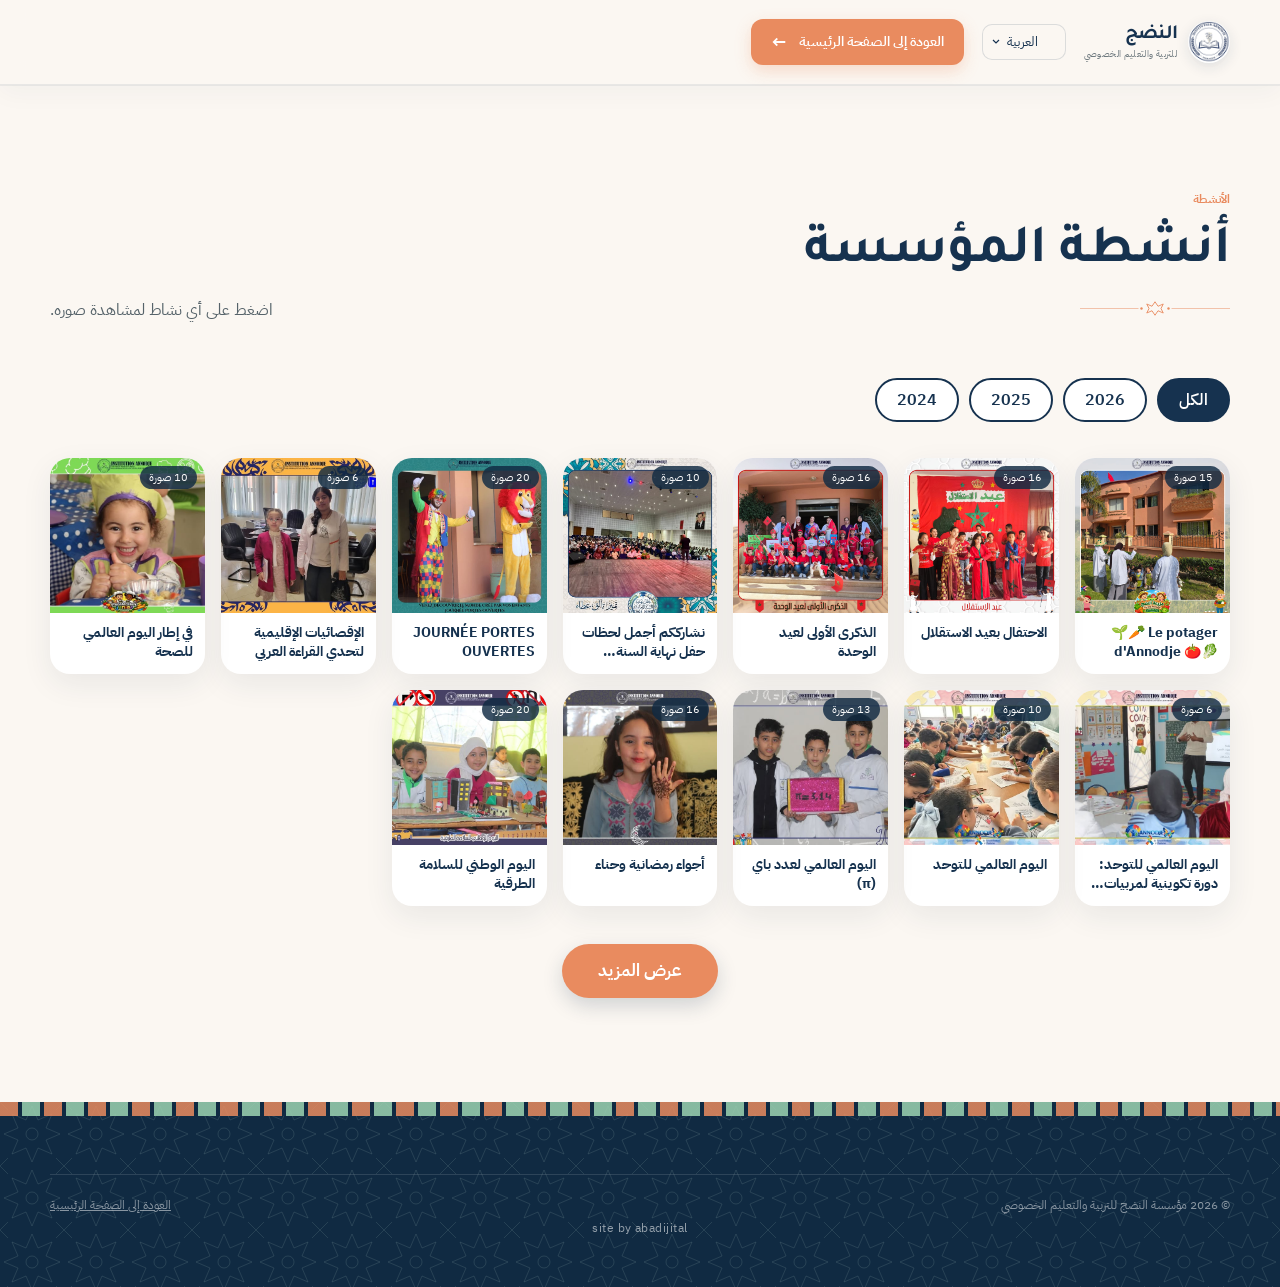
==== commit 654385d9: "Update footer and script version in activities.html" ====
--- a/activities.html
+++ b/activities.html
@@ -10,7 +10,7 @@
     <link rel="preconnect" href="https://fonts.gstatic.com" crossorigin />
     <link href="https://fonts.googleapis.com/css2?family=IBM+Plex+Sans+Arabic:wght@400;500;600;700&family=Tajawal:wght@400;500;700;800&display=swap" rel="stylesheet" />
     <link rel="stylesheet" href="/styles.css?v=9" />
-    <link rel="stylesheet" href="/polish.css?v=6" />
+    <link rel="stylesheet" href="/polish.css?v=8" />
   </head>
   <body>
     <header class="site-header" id="top">
@@ -34,14 +34,14 @@
         </div>
       </section>
     </main>
-    <footer class="site-footer"><div class="container footer-bottom"><span>© 2026 مؤسسة النضج للتربية والتعليم الخصوصي</span><a href="/">العودة إلى الصفحة الرئيسية</a></div></footer>
+    <footer class="site-footer"><div class="container footer-bottom"><span>© 2026 مؤسسة النضج للتربية والتعليم الخصوصي</span><a href="/">العودة إلى الصفحة الرئيسية</a></div><div class="footer-credit" dir="ltr" style="text-align:center;font-size:.72rem;opacity:.55;letter-spacing:.04em;padding:.2rem 0 1.2rem">site by abadijital</div></footer>
     <div class="lightbox" id="lightbox" role="dialog" aria-modal="true" aria-label="معرض صور الأنشطة" hidden>
       <button class="lightbox__close" type="button" aria-label="إغلاق">×</button>
       <button class="lightbox__nav lightbox__nav--next" type="button" aria-label="الصورة التالية">‹</button>
       <figure><strong id="lightbox-title" class="lightbox__title" dir="auto"></strong><img id="lightbox-img" alt="" /><video id="lightbox-video" controls playsinline preload="metadata" hidden></video><figcaption id="lightbox-cap"></figcaption></figure>
       <button class="lightbox__nav lightbox__nav--prev" type="button" aria-label="الصورة السابقة">›</button>
     </div>
-    <script src="/i18n-dict.js?v=2"></script>
+    <script src="/i18n-dict.js?v=6"></script>
     <script src="/i18n.js?v=1"></script>
     <script src="/activities-manual.js?v=1"></script>
     <script src="/activities-fb.js?v=1"></script>
--- a/polish.css
+++ b/polish.css
@@ -117,3 +117,12 @@
 
 .footer-social a svg { display: block; }
 .footer-social a[aria-label="Facebook"]:hover { background: #1877f2; border-color: #1877f2; }
+
+/* promo video */
+.promo-video{text-align:center}
+.promo-video__head{max-width:680px;margin:0 auto 28px}
+.promo-video__head p:last-child{opacity:.85}
+.promo-video__frame{max-width:960px;margin:0 auto;border-radius:20px;overflow:hidden;border:3px solid #c9a24b;box-shadow:0 18px 50px rgba(15,40,60,.25);background:#0f2a3d}
+.promo-video__frame video{display:block;width:100%;height:auto;aspect-ratio:16/9;background:#0f2a3d}
+
+.promo-video__frame video{object-fit:contain}
